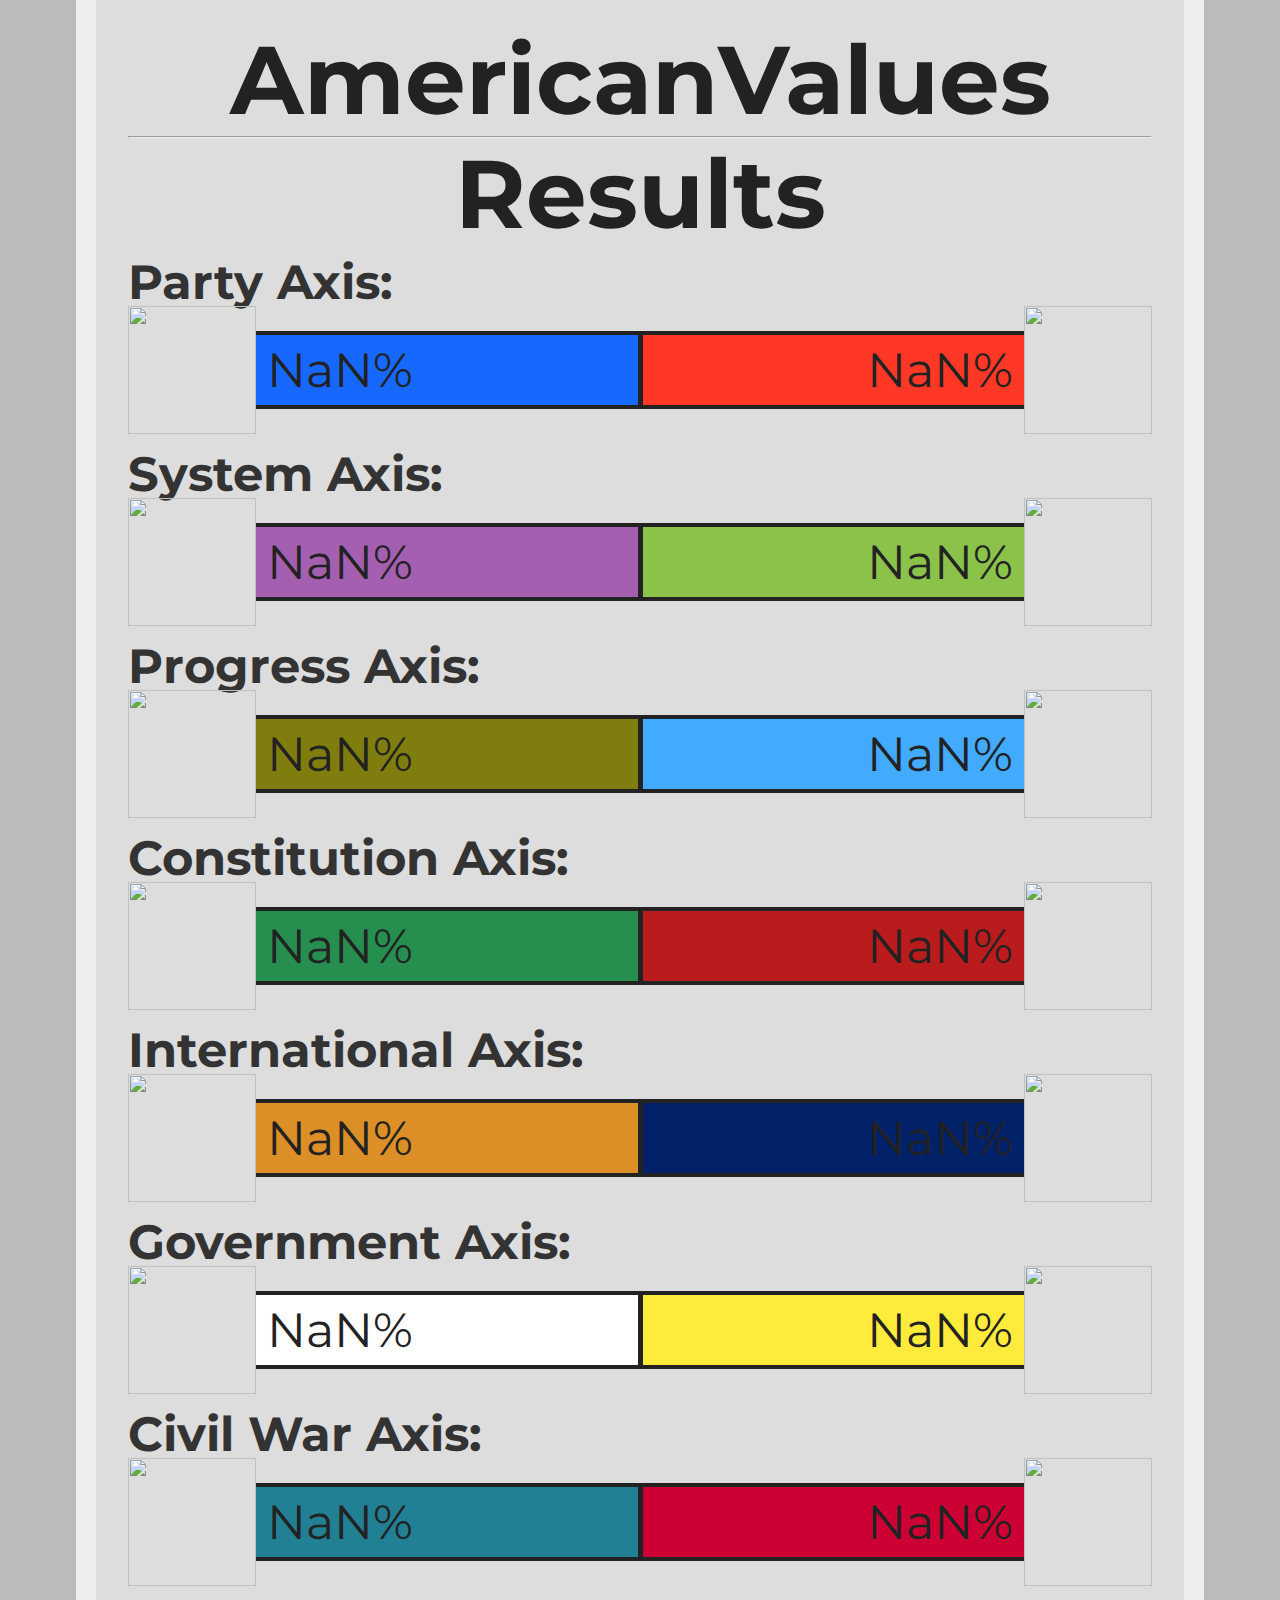
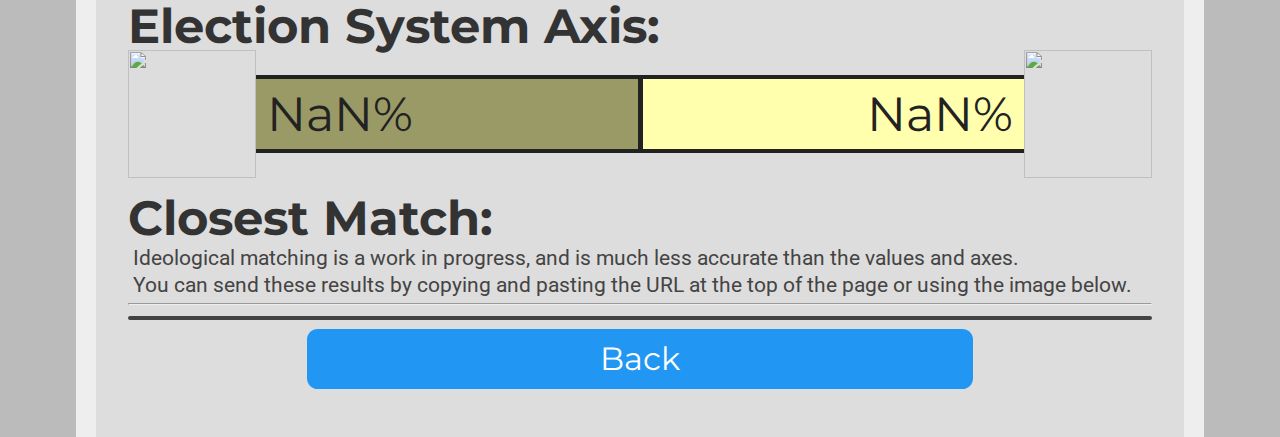
==== results.html @ b1da662a "Add files via upload" ====
<head>
<link href="https://fonts.googleapis.com/css?family=Montserrat:300,400,700|Roboto:400,700" rel="stylesheet">
<link href='style.css' rel='stylesheet' type='text/css'>
<title>AmericanValues Results</title>
<link rel="icon" type="x-icon" href="icon.png">
<link rel="shortcut icon" type="x-icon" href="icon.png">
<meta charset="utf-8">
<script>
  version = "Test Edition #2" //Remember to update this before making changes to the test itself!
</script>
</head>
<script type="application/javascript"
        src="ideologies.js">
</script>

<body>
<h1>AmericanValues</h1>
<hr>

<h1>Results</h1>

<h2>Party Axis: <span class="weight-300" id="party-label"></span></h2>
<div class="axis">
    <img id="img-democrat" src="value_images/democrat.png" height="128pt"/>
    <div class="bar democrat" id="bar-democrat"><div class="text-wrapper" id="democrat"></div></div>
    <div class="bar republican" id="bar-republican"><div class="text-wrapper" id="republican"></div></div>
    <img id="img-republican" src="value_images/republican.png" height="128pt"/>
</div>
<h2>System Axis: <span class="weight-300" id="system-label"></span></h2>
<div class="axis">
    <img id="img-twoparty" src="value_images/twoparty.png" height="128pt"/>
    <div class="bar twoparty" id="bar-twoparty"><div class="text-wrapper" id="twoparty"></div></div>
    <div class="bar multiparty" id="bar-multiparty"><div class="text-wrapper" id="multiparty"></div></div>
    <img id="img-multiparty" src="value_images/multiparty.png" height="128pt"/>
</div>
<h2>Progress Axis: <span class="weight-300" id="progress-label"></span></h2>
<div class="axis">
    <img id="img-liberal" src="value_images/liberal.png" height="128pt"/>
    <div class="bar liberal" id="bar-liberal"><div class="text-wrapper" id="liberal"></div></div>
    <div class="bar conservative" id="bar-conservative"><div class="text-wrapper" id="conservative"></div></div>
    <img id="img-conservative" src="value_images/conservative.png" height="128pt"/>
</div>
<h2>Constitution Axis: <span class="weight-300" id="constitution-label"></span></h2>
<div class="axis">
    <img id="img-constitutional" src="value_images/constitutional.png" height="128pt"/>
    <div class="bar constitutional" id="bar-constitutional"><div class="text-wrapper" id="constitutional"></div></div>
    <div class="bar amendment" id="bar-amendment"><div class="text-wrapper" id="amendment"></div></div>
    <img id="img-amendment" src="value_images/amendment.png" height="128pt"/>
</div>
<h2>International Axis: <span class="weight-300" id="international-label"></span></h2>
<div class="axis">
    <img id="img-patriot" src="value_images/patriot.png" height="128pt"/>
    <div class="bar patriot" id="bar-patriot"><div class="text-wrapper" id="patriot"></div></div>
    <div class="bar globalist" id="bar-globalist"><div class="text-wrapper" id="globalist"></div></div>
    <img id="img-globalist" src="value_images/globalist.png" height="128pt"/>
</div>
<h2>Government Axis: <span class="weight-300" id="government-label"></span></h2>
<div class="axis">
    <img id="img-biggovernment" src="value_images/biggovernment.png" height="128pt"/>
    <div class="bar biggovernment" id="bar-biggovernment"><div class="text-wrapper" id="biggovernment"></div></div>
    <div class="bar smallgovernment" id="bar-smallgovernment"><div class="text-wrapper" id="smallgovernment"></div></div>
    <img id="img-smallgovernment" src="value_images/smallgovernment.png" height="128pt"/>
</div>
<h2>Civil War Axis: <span class="weight-300" id="civil-label"></span></h2>
<div class="axis">
    <img id="img-union" src="value_images/union.png" height="128pt"/>
    <div class="bar union" id="bar-union"><div class="text-wrapper" id="union"></div></div>
    <div class="bar confederacy" id="bar-confederacy"><div class="text-wrapper" id="confederacy"></div></div>
    <img id="img-confederacy" src="value_images/confederacy.png" height="128pt"/>
</div>
<h2>Election System Axis: <span class="weight-300" id="voting-label"></span></h2>
<div class="axis">
    <img id="img-electoralcollege" src="value_images/electoralcollege.png" height="128pt"/>
    <div class="bar electoralcollege" id="bar-electoralcollege"><div class="text-wrapper" id="electoralcollege"></div></div>
    <div class="bar popularvote" id="bar-popularvote"><div class="text-wrapper" id="popularvote"></div></div>
    <img id="img-popularvote" src="value_images/popularvote.png" height="128pt"/>
</div>
<h2>Closest Match: <span class="weight-300" id="ideology-label"></span></h2>
<p>Ideological matching is a work in progress, and is much less accurate than the values and axes.</p>
<p>You can send these results by copying and pasting the URL at the top of the page or using the image below. </p>
<hr/>
<img src="" id="banner">
<button class="button" onclick="location.href='index.html';" style="background-color: #2196f3;">Back</button> <br>
<!-- Website visit statistics - no personal information is collected! -->
<script type="text/javascript">
var sc_project=11325211;
var sc_invisible=1;
var sc_security="fd9f0659";
var scJsHost = (("https:" == document.location.protocol) ?
"https://secure." : "http://www.");
document.write("<sc"+"ript type='text/javascript' src='" +
scJsHost+
"statcounter.com/counter/counter.js'></"+"script>");
</script>
<noscript><div class="statcounter"><a title="web stats"
href="http://statcounter.com/" target="_blank"><img
class="statcounter"
src="//c.statcounter.com/11325211/0/fd9f0659/1/" alt="web
stats"></a></div></noscript>
<script>
    function getQueryVariable(variable)
    {
           var query = window.location.search.substring(1)
           var vars = query.split("&")
           for (var i=0;i<vars.length;i++) {
                   var pair = vars[i].split("=")
                   if(pair[0] == variable) {return pair[1]}
           }
           return(NaN);
    }

    function setBarValue(name, value) {
        innerel = document.getElementById(name)
        outerel = document.getElementById("bar-" + name)
        outerel.style.width = (value + "%")
        innerel.innerHTML = (value + "%")
        if (innerel.offsetWidth + 20 > outerel.offsetWidth) {
            innerel.style.visibility = "hidden"
        }
    }

    prtyArray = ["Core Democrat","Democrat","Leaning Democrat","Centrist","Leaning Republican","Republican","Core Republican"]
    systArray = ["2 Party Exclusive","2 Party Inclusive","Major Parties","Balanced","Multiple Major Parties","No Major Parties","Multi Party"]
    progArray = ["Woke","Social Justice","Progressive","Neutral","Conservative","Traditional","Reactionary"]
    consArray = ["Anti-Amendment","Constitutional Fundamentalist","Constitutional","Moderate","Amendment Advocate","Constitutional Reform","Full Repeal"]
	intrArray = ["Isolationist","Nationalist","Patriot","Impartial","Globalist","Interventionist","Nation Monopoly"]
	govtArray = ["Totalitarian","Big Government","Strong State","Fair","Weak State","Minarchism","Anarchism"]
	cwarArray = ["Very Unionist","Unionist","Leaning Unionist","Nonpartisan","Leaning Confederate","Confederate","Very Confederate"]
	voteArray = ["Electoral College Bureaucracy","Electoral College Grip","Status-Quo","Centralist","Weak Electoral College","Irellevence","Only Popular Vote"]

    function setLabel(val,ary) {
        if (val > 100) { return "" } else
        if (val > 90) { return ary[0] } else
        if (val > 75) { return ary[1] } else
        if (val > 60) { return ary[2] } else
        if (val >= 40) { return ary[3] } else
        if (val >= 25) { return ary[4] } else
        if (val >= 10) { return ary[5] } else
        if (val >= 0) { return ary[6] } else
        	{return ""}
    }

    democrat  = getQueryVariable("p")
    multiparty     = getQueryVariable("s")
    liberal   = getQueryVariable("r")
    amendment  = getQueryVariable("c")
    patriot = getQueryVariable("i")
    smallgovernment = getQueryVariable("g")
	union = getQueryVariable("w")
	popularvote = getQueryVariable("v")

    republican    = (100 - democrat).toFixed(1)
    twoparty     = (100 - multiparty).toFixed(1)
    conservative = (100 - liberal).toFixed(1)
    constitutional = (100 - amendment).toFixed(1)
	globalist = (100 - patriot).toFixed(1)
	biggovernment = (100 - smallgovernment).toFixed(1)
	confederacy = (100 - union).toFixed(1)
	electoralcollege = (100 - popularvote).toFixed(1)

    setBarValue("democrat", democrat)
    setBarValue("republican", republican)
    setBarValue("twoparty", twoparty)
    setBarValue("multiparty", multiparty)
    setBarValue("liberal", liberal)
    setBarValue("conservative", conservative)
    setBarValue("constitutional", constitutional)
    setBarValue("amendment", amendment)
	setBarValue("patriot", patriot)
	setBarValue("globalist", globalist)
	setBarValue("biggovernment", biggovernment)
	setBarValue("smallgovernment", smallgovernment)
	setBarValue("union", union)
	setBarValue("confederacy", confederacy)
	setBarValue("electoralcollege", electoralcollege)
	setBarValue("popularvote", popularvote)

    document.getElementById("party-label").innerHTML = setLabel(democrat, prtyArray)
    document.getElementById("system-label").innerHTML = setLabel(twoparty, systArray)
    document.getElementById("progress-label").innerHTML = setLabel(liberal, progArray)
    document.getElementById("constitution-label").innerHTML = setLabel(constitutional, consArray)
	document.getElementById("international-label").innerHTML = setLabel(patriot, intrArray)
	document.getElementById("government-label").innerHTML = setLabel(biggovernment, govtArray)
	document.getElementById("civilwar-label").innerHTML = setLabel(union, cwarArray)
	document.getElementById("election-label").innerHTML = setLabel(electoralcollege, voteArray)

    ideology = ""
    ideodist = Infinity
    for (var i = 0; i < ideologies.length; i++) {
        dist = 0
        dist += Math.pow(Math.abs(ideologies[i].stats.prty - democrat), 2)
        dist += Math.pow(Math.abs(ideologies[i].stats.prog - liberal), 2)
        dist += Math.pow(Math.abs(ideologies[i].stats.syst - twoparty), 2)
        dist += Math.pow(Math.abs(ideologies[i].stats.cons - constitutional), 2)
		dist += Math.pow(Math.abs(ideologies[i].stats.govt - biggovernment), 2)
		dist += Math.pow(Math.abs(ideologies[i].stats.intr - patriot), 2)
		dist += Math.pow(Math.abs(ideologies[i].stats.cwar - union), 2)
		dist += Math.pow(Math.abs(ideologies[i].stats.vote - electoralcollege), 2)
        if (dist < ideodist) {
            ideology = ideologies[i].name
            ideodist = dist
        }
    }
    document.getElementById("ideology-label").innerHTML = ideology

    function createImage(src, x, y, w, h) {
        img = new Image ()
        img.src = src
        img.onLoad = function() {
            ctx.drawImage(img, x, y, w, h)
        }
    }

    window.onload = function() {
        var c = document.createElement("canvas")
        var ctx = c.getContext("2d")
        c.width = 800;
        c.height = 1300;
        ctx.fillStyle = "#EEEEEE"
        ctx.fillRect(0,0,800,1300);

        img = document.getElementById("img-democrat")
        ctx.drawImage(img, 20, 170, 100, 100);
        img = document.getElementById("img-republican")
        ctx.drawImage(img, 680, 170, 100, 100)
        img = document.getElementById("img-twoparty")
        ctx.drawImage(img, 20, 290, 100, 100)
        img = document.getElementById("img-multiparty")
        ctx.drawImage(img, 680, 290, 100, 100)
        img = document.getElementById("img-liberal")
        ctx.drawImage(img, 20, 410, 100, 100)
        img = document.getElementById("img-conservative")
        ctx.drawImage(img, 680, 410, 100, 100)
        img = document.getElementById("img-constitution")
        ctx.drawImage(img, 20, 530, 100, 100)
        img = document.getElementById("img-amendment")
        ctx.drawImage(img, 680, 530, 100, 100)
	    img = document.getElementById("img-patriot")
        ctx.drawImage(img, 20, 650, 100, 100)
        img = document.getElementById("img-globalist")
        ctx.drawImage(img, 680, 650, 100, 100)
        img = document.getElementById("img-biggovernment")
        ctx.drawImage(img, 20, 770, 100, 100)
        img = document.getElementById("img-smallgovernment")
        ctx.drawImage(img, 680, 770, 100, 100)
        img = document.getElementById("img-union")
        ctx.drawImage(img, 20, 890, 100, 100)
        img = document.getElementById("img-confederacy")
        ctx.drawImage(img, 680, 890, 100, 100)
        img = document.getElementById("img-electoralcollege")
        ctx.drawImage(img, 20, 1010, 100, 100)
        img = document.getElementById("img-popularvote")
        ctx.drawImage(img, 680, 1010, 100, 100)

        ctx.fillStyle="#222222"
        ctx.fillRect(120, 180, 560, 80)
        ctx.fillRect(120, 300, 560, 80)
        ctx.fillRect(120, 420, 560, 80)
        ctx.fillRect(120, 540, 560, 80)
        ctx.fillRect(120, 660, 560, 80)
        ctx.fillRect(120, 780, 560, 80)
        ctx.fillRect(120, 900, 560, 80)
        ctx.fillRect(120, 1020, 560, 80)
        ctx.fillStyle="#1668FF"
        ctx.fillRect(120, 184, 5.6*democrat-2, 72)
        ctx.fillStyle="#FF3826"
        ctx.fillRect(682-5.6*republican, 184, 5.6*republican-2, 72)
        ctx.fillStyle="#A55FB1"
        ctx.fillRect(120, 304, 5.6*twoparty-2, 72)
        ctx.fillStyle="#8BC34A"
        ctx.fillRect(682-5.6*multiparty, 304, 5.6*multiparty-2, 72)
        ctx.fillStyle="#7F7D0E"
        ctx.fillRect(120, 424, 5.6*liberal-2, 72)
        ctx.fillStyle="#42AAFF"
        ctx.fillRect(682-5.6*conservative, 424, 5.6*conservative-2, 72)
        ctx.fillStyle="#268E4E"
        ctx.fillRect(120, 544, 5.6*constitutional-2, 72)
        ctx.fillStyle="#BA1B1D"
        ctx.fillRect(682-5.6*amendment, 544, 5.6*amendment-2, 72)
        ctx.fillStyle="#DB8F26"
        ctx.fillRect(120, 664, 5.6*patriot-2, 72)
        ctx.fillStyle="#012169"
        ctx.fillRect(682-5.6*globalist, 664, 5.6*globalist-2, 72)
        ctx.fillStyle="#FFFFFF"
        ctx.fillRect(120, 784, 5.6*biggovernment-2, 72)
        ctx.fillStyle="#FFEB3B"
        ctx.fillRect(682-5.6*smallgovernment, 784, 5.6*smallgovernment-2, 72)
        ctx.fillStyle="#218094"
        ctx.fillRect(120, 904, 5.6*union-2, 72)
        ctx.fillStyle="#CC0033"
        ctx.fillRect(682-5.6*confederacy, 904, 5.6*confederacy-2, 72)
        ctx.fillStyle="#9A9A66"
        ctx.fillRect(120, 1024, 5.6*electoralcollege-2, 72)
        ctx.fillStyle="#FFFFAD"
        ctx.fillRect(682-5.6*popularvote, 1024, 5.6*popularvote-2, 72)
        ctx.fillStyle="#222222"
        ctx.font="700 80px Montserrat"
        ctx.textAlign="left"
        ctx.fillText("AmericanValues", 20, 90)
        ctx.font="50px Montserrat"
        ctx.fillText(ideology, 20, 140)

        ctx.textAlign="left"
        if (democrat  > 30) {ctx.fillText(democrat + "%", 130, 237.5)}
        if (twoparty     > 30) {ctx.fillText(twoparty + "%", 130, 357.5)}
        if (liberal   > 30) {ctx.fillText(liberal + "%", 130, 477.5)}
        if (constitutional > 30) {ctx.fillText(constitutional + "%", 130, 597.5)}
        if (patriot  > 30) {ctx.fillText(patriot + "%", 130, 717.5)}
        if (biggovernment     > 30) {ctx.fillText(biggovernment + "%", 130, 837.5)}
        if (union   > 30) {ctx.fillText(union + "%", 130, 957.5)}
        if (electoralcollege > 30) {ctx.fillText(electoralcollege + "%", 130, 1077.5)}
        ctx.textAlign="right"
        if (republican    > 30) {ctx.fillText(republican + "%", 670, 237.5)}
        if (multiparty     > 30) {ctx.fillText(multiparty + "%", 670, 357.5)}
        if (conservative > 30) {ctx.fillText(conservative + "%", 670, 477.5)}
        if (amendment  > 30) {ctx.fillText(amendment + "%", 670, 597.5)}
        if (globalist  > 30) {ctx.fillText(globalist + "%", 670, 717.5)}
        if (smallgovernment     > 30) {ctx.fillText(smallgovernment + "%", 670, 837.5)}
        if (confederacy   > 30) {ctx.fillText(confederacy + "%", 670, 957.5)}
        if (popularvote > 30) {ctx.fillText(popularvote + "%", 670, 1077.5)}

        ctx.textAlign="right"
        ctx.font="300 30px Montserrat"
        ctx.fillText("AmericanValues.github.io", 780, 60)
		ctx.fillText(version, 780, 90)
        ctx.textAlign="center"
        ctx.fillText("Party Axis: " + document.getElementById("party-label").innerHTML, 400, 175)
        ctx.fillText("System Axis: " + document.getElementById("system-label").innerHTML, 400, 295)
        ctx.fillText("Progress Axis: " + document.getElementById("progress-label").innerHTML, 400, 415)
        ctx.fillText("Constitution Axis: " + document.getElementById("constitution-label").innerHTML, 400, 535)
        ctx.fillText("International Axis: " + document.getElementById("international-label").innerHTML, 400, 655)
        ctx.fillText("Government Axis: " + document.getElementById("government-label").innerHTML, 400, 775)
        ctx.fillText("Civil War Axis (DOESN'T MEAN YOU SUPPORT SLAVERY IF YOU GET CONFEDERACY): " + document.getElementById("civil-label").innerHTML, 400, 895)
        ctx.fillText("Election Axis: " + document.getElementById("voting-label").innerHTML, 400, 1015)

        document.getElementById("banner").src = c.toDataURL();
    }
    </script>
</body>
---- style.css ----
html {
    background-color: #bbbbbb;
    padding: 0px;
}
body {
    width: 80%;
    min-height: calc(100vh - 4em);
    margin: 0 auto;
    padding: 2em;
    background-color: #dddddd;
    border-color: #eeeeee;
    border-left-style: solid;
    border-right-style: solid;
    border-width: 20px;
}
p {
    color: #444444;
    font-family: 'Roboto', sans-serif;
    font-size: 16pt;
    line-height: 1;
    margin: 4pt;
}
p.value-description {
    text-indent: -16pt;
    margin-left: 20pt;
}
p.question {
    margin: 16pt auto;
    color: #333333;
    font-family: 'Montserrat', sans-serif;
    font-weight: normal;
    width: 70%;
    min-width: 500pt;
    min-height: 144pt;
    background-color: #eeeeee;
    padding: 16pt;
    border-radius: 16pt;
    font-size: 36pt;
    display: flex;
    justify-content: center;
    align-items: center;
    text-align: center;

}
h1 {
    color: #222222;
    font-family: 'Montserrat', sans-serif;
    font-size: 72pt;
    text-align: center;
    line-height: 72pt;
    margin-top: 0pt;
    margin-bottom: 0pt;
}
h2 {
    color: #333333;
    font-family: 'Montserrat', sans-serif;
    font-size: 36pt;
    line-height: 36pt;
    margin-top: 12pt;
    margin-bottom: 0pt;
}
li {
    font-size: 16pt;
    text-indent: 16pt;
}
a {
    font-family: inherit;
}
img.center {
    display: block;
    margin: 1em auto;
    width: 50%;
    min-width: 500pt;
}
.button {
    background-color: #2196f3;
    font-family: 'Montserrat', sans-serif;
    border: none;
    border-radius: 8pt;
    color: white;
    padding: 8pt;
    width: 50%;
    min-width: 500pt;
    text-align: center;
    text-decoration: none;
    display: block;
    font-size: 24pt;
    margin: -2px auto;
    cursor: pointer;
}
.small_button, .small_button_off {
    background-color: #333;
    font-family: 'Montserrat', sans-serif;
    border: none;
    border-radius: 8pt;
    color: white;
    padding: 8pt;
    width: 10%;
    min-width: 100pt;
    text-align: center;
    text-decoration: none;
    display: block;
    font-size: 18pt;
    margin: -2px auto;
    cursor: pointer;
}
.small_button_off {
    background-color: #ddd;
    color: #888;
    border: 2px solid #888;
    cursor: not-allowed;
    margin: -4px auto;
}
div.axis {
    width: 100%;
    display: flex;
    align-items: center;
    justify-content: center;
}
div.bar {
    height: 36pt;
    line-height: 36pt;
    padding: 8pt;
    margin-top: 4pt;
    margin-bottom: 4pt;
    border-width: 4px;
    border-right-width: 1px;
    border-top-style: solid;
    border-bottom-style: solid;
    border-color: #222222;
    background-color: #eeeeee;
    display: block;
    width: 50%;
}
div.text-wrapper {
    font-family: 'Montserrat', sans-serif;
    font-size: 36pt;
    line-height: 36pt;
    color: #222222;
    display: inline-block;
}
div.democrat {
    background-color: #1668FF;
    text-align: left;
    border-right-style: solid;
}
div.republican {
    background-color: #FF3826;
    text-align: right;
    border-left-style: solid;
}
div.twoparty {
	background-color: #A55FB1;
	text-align: left;
	border-right-style: solid;
}
div.multiparty {
	background-color: #8BC34A;
	text-align: right;
	border-left-style: solid;
}
div.liberal {
    background-color: #7F7D0E;
    text-align: left;
    border-right-style: solid;
}
div.conservative {
    background-color: #42AAFF;
    text-align: right;
    border-left-style: solid;
}
div.constitutional {
    background-color: #268E4E;
    text-align: left;
    border-right-style: solid;
}
div.amendment {
    background-color: #BA1B1D;
    text-align: right;
    border-left-style: solid;
}
div.patriot {
    background-color: #DB8F26;
    text-align: left;
    border-right-style: solid;
}
div.globalist {
    background-color: #012169;
    text-align: right;
    border-left-style: solid;
}
div.biggovernment {
	background-color: #FFFFFF;
	text-align: left;
	border-right-style: solid;
}
div.smallgovernment {
	background-color: #FFEB3B;
	text-align: right;
	border-left-style: solid;
}
div.union {
	background-color: #218094;
	text-align: left;
	border-right-style: solid;
}
div.confederacy {
	background-color: #CC0033;
	text-align: right;
	border-left-style: solid;
}
div.popularvote {
	background-color: #FFFFAD;
	text-align: right;
	border-left-style: solid;
}
div.electoralcollege {
	background-color: #9A9A66;
	text-align: left;
	border-right-style:solid;
}

span.weight-300 {
    font-weight: 300;
}
#banner {
    border-color: #444444;
    border-style: solid;
    border-width: 2px;
    border-radius: 8pt;
    display: block;
    margin: 8pt;
    margin-left: auto;
    margin-right: auto;
}
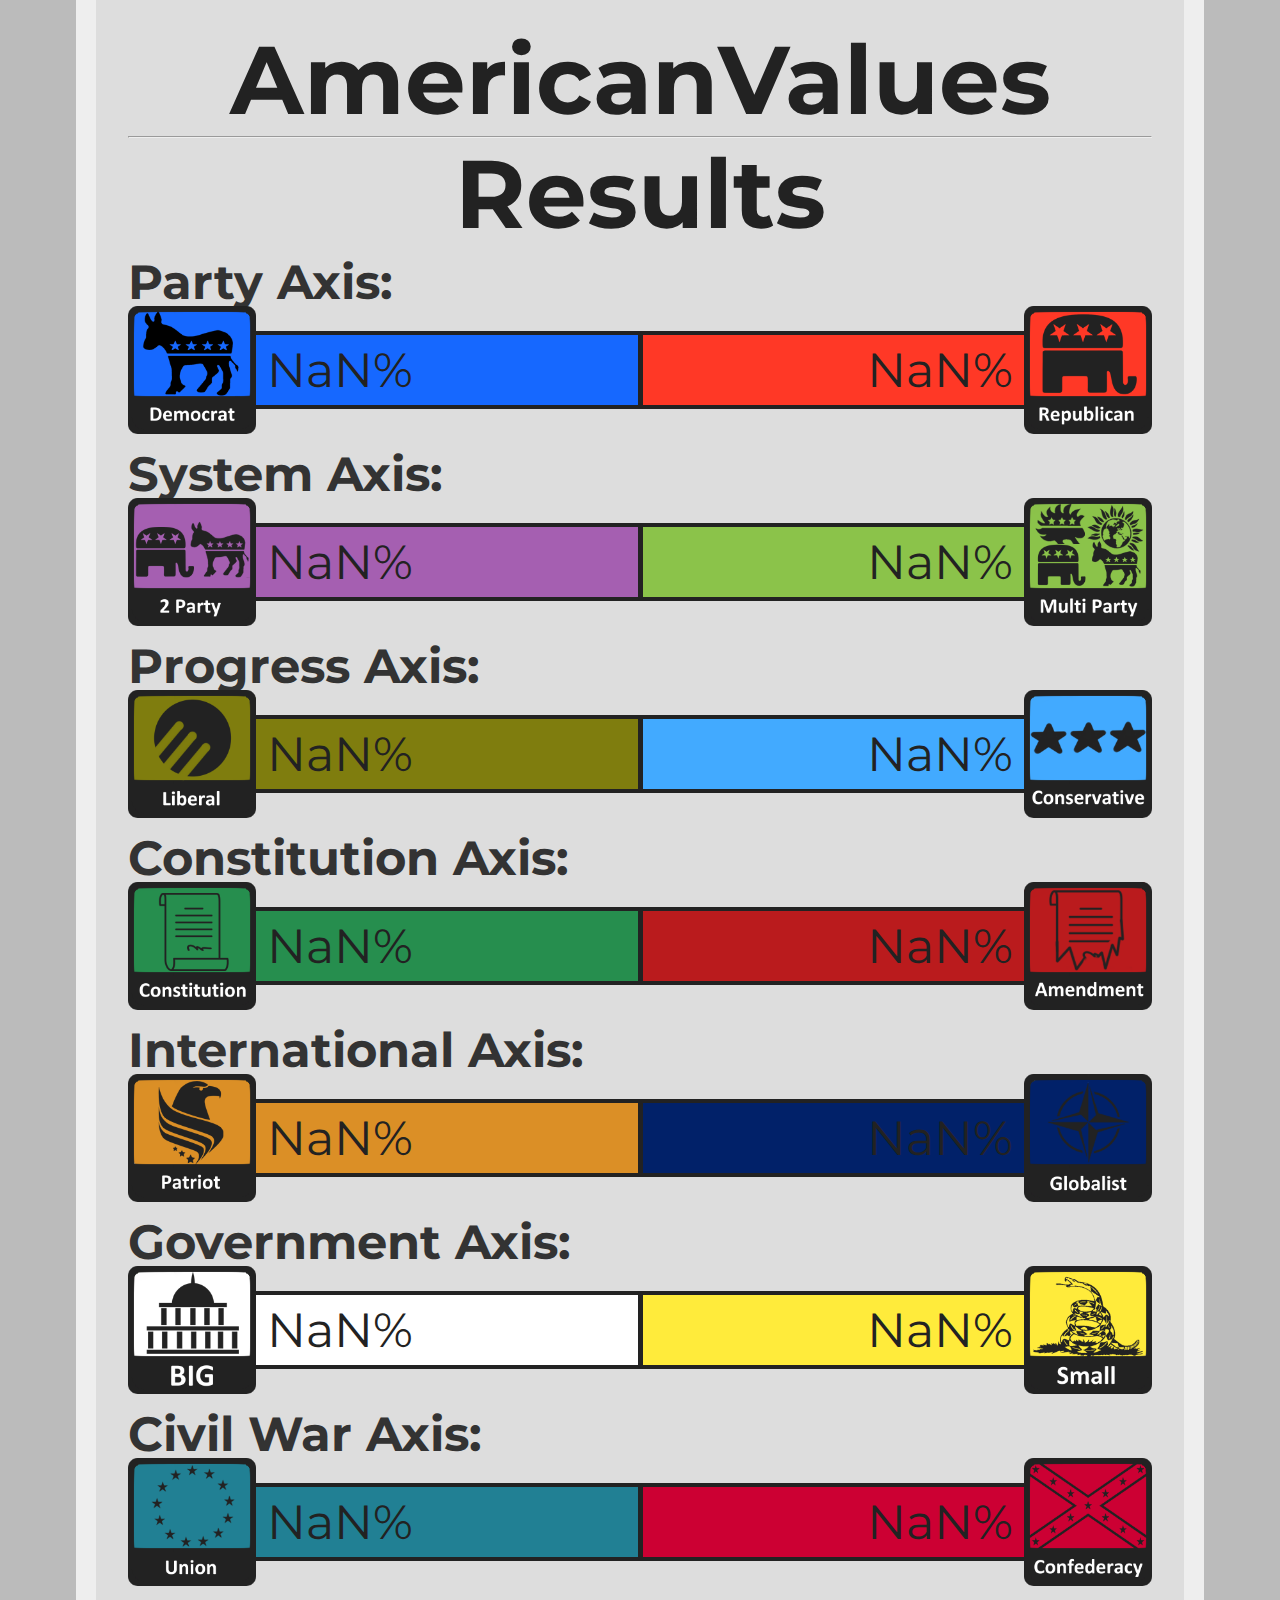
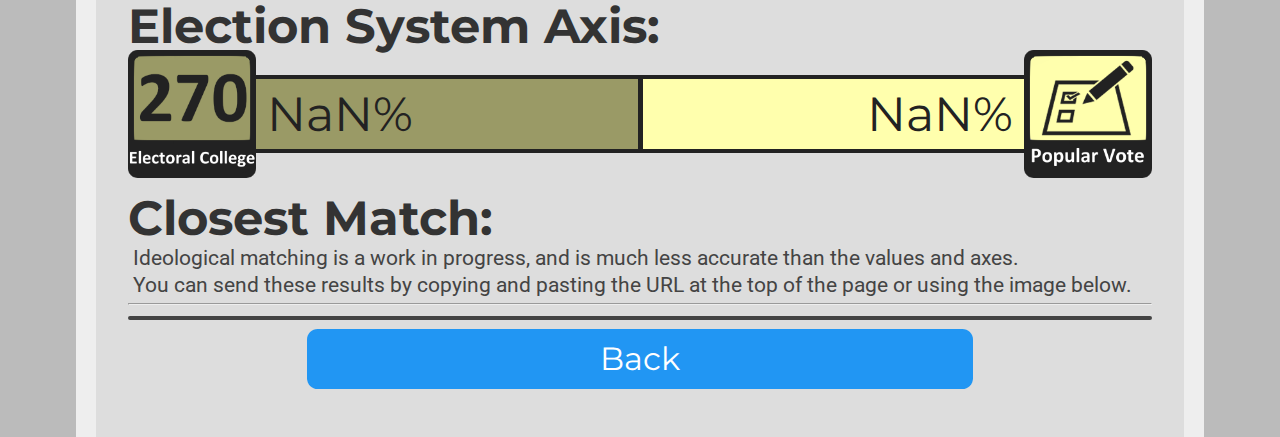
==== commit bed50f63: "Update results.html" ====
--- a/results.html
+++ b/results.html
@@ -181,8 +181,8 @@
     document.getElementById("constitution-label").innerHTML = setLabel(constitutional, consArray)
 	document.getElementById("international-label").innerHTML = setLabel(patriot, intrArray)
 	document.getElementById("government-label").innerHTML = setLabel(biggovernment, govtArray)
-	document.getElementById("civilwar-label").innerHTML = setLabel(union, cwarArray)
-	document.getElementById("election-label").innerHTML = setLabel(electoralcollege, voteArray)
+	document.getElementById("civil-label").innerHTML = setLabel(union, cwarArray)
+	document.getElementById("voting-label").innerHTML = setLabel(electoralcollege, voteArray)
 
     ideology = ""
     ideodist = Infinity
